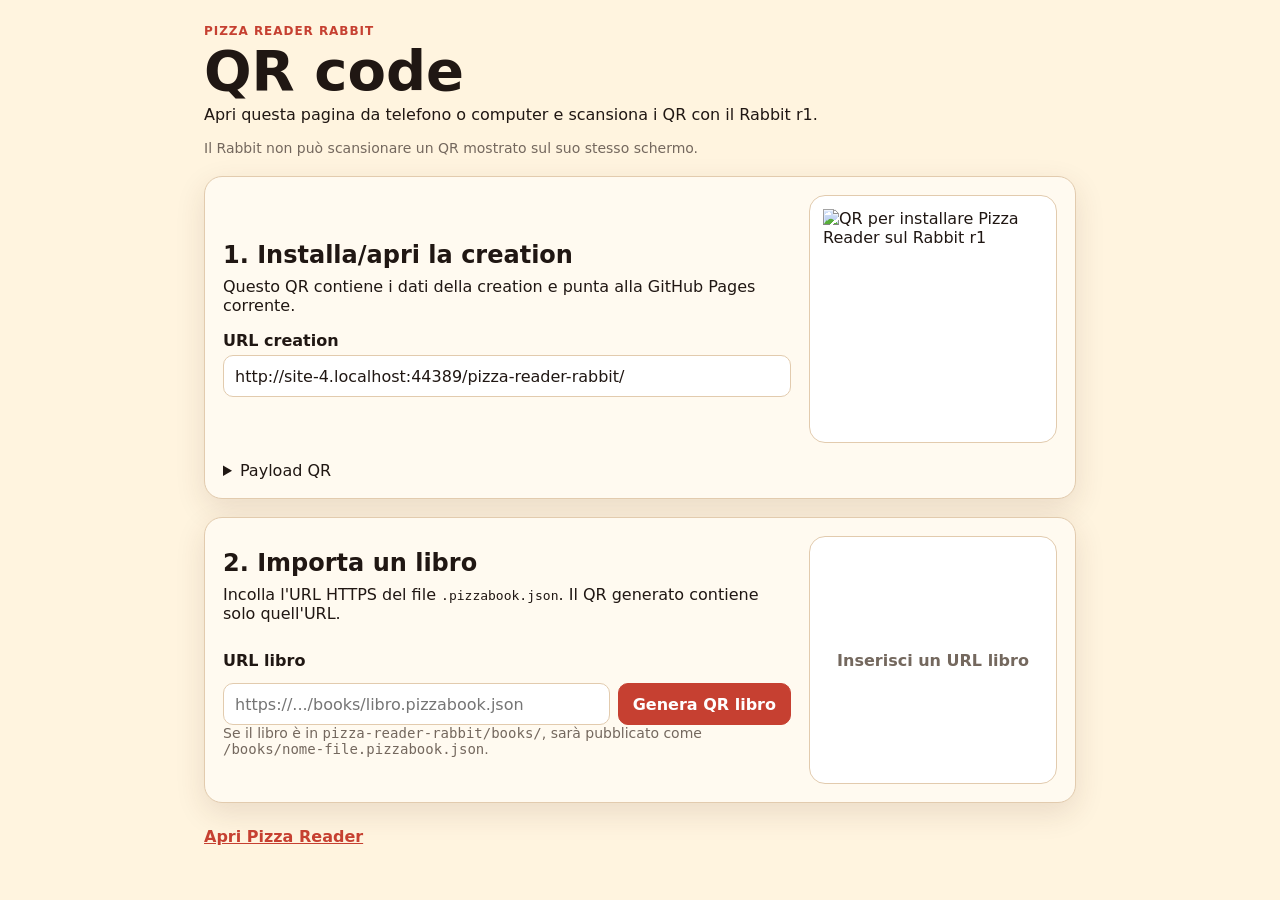
==== pizza-reader-rabbit/qr.html @ 2f851933 "Add GitHub Pages QR generator" ====
<!doctype html>
<html lang="it">
<head>
  <meta charset="utf-8">
  <meta name="viewport" content="width=device-width, initial-scale=1">
  <meta name="theme-color" content="#fff4df">
  <title>Pizza Reader · QR</title>
  <link rel="stylesheet" href="qr-page.css">
</head>
<body>
  <main class="page">
    <header class="hero">
      <p class="eyebrow">Pizza Reader Rabbit</p>
      <h1>QR code</h1>
      <p>Apri questa pagina da telefono o computer e scansiona i QR con il Rabbit r1.</p>
      <p class="note">Il Rabbit non può scansionare un QR mostrato sul suo stesso schermo.</p>
    </header>

    <section class="card">
      <div class="card-copy">
        <h2>1. Installa/apri la creation</h2>
        <p>Questo QR contiene i dati della creation e punta alla GitHub Pages corrente.</p>
        <label for="creationUrl">URL creation</label>
        <input id="creationUrl" type="url" readonly>
      </div>
      <div class="qr-wrap">
        <img id="creationQr" alt="QR per installare Pizza Reader sul Rabbit r1">
      </div>
      <details>
        <summary>Payload QR</summary>
        <pre id="creationPayload"></pre>
      </details>
    </section>

    <section class="card">
      <div class="card-copy">
        <h2>2. Importa un libro</h2>
        <p>Incolla l'URL HTTPS del file <code>.pizzabook.json</code>. Il QR generato contiene solo quell'URL.</p>
        <form id="bookForm" class="book-form">
          <label for="bookUrl">URL libro</label>
          <input id="bookUrl" type="url" placeholder="https://.../books/libro.pizzabook.json" required>
          <button type="submit">Genera QR libro</button>
        </form>
        <p class="hint">Se il libro è in <code>pizza-reader-rabbit/books/</code>, sarà pubblicato come <code>/books/nome-file.pizzabook.json</code>.</p>
      </div>
      <div class="qr-wrap empty" id="bookQrWrap">
        <img id="bookQr" alt="QR del libro Pizza Reader">
        <span id="bookQrPlaceholder">Inserisci un URL libro</span>
      </div>
    </section>

    <footer>
      <a href="./">Apri Pizza Reader</a>
    </footer>
  </main>

  <script src="qr-page.js"></script>
</body>
</html>
---- pizza-reader-rabbit/qr-page.css ----
:root {
  color-scheme: light;
  --paper: #fff4df;
  --panel: #fffaf0;
  --ink: #201713;
  --muted: #74685e;
  --line: #e2cbae;
  --tomato: #c64031;
  --shadow: rgba(80, 44, 24, .12);
}

* { box-sizing: border-box; }

body {
  margin: 0;
  background: var(--paper);
  color: var(--ink);
  font-family: system-ui, -apple-system, BlinkMacSystemFont, "Segoe UI", sans-serif;
}

.page {
  width: min(920px, 100%);
  margin: 0 auto;
  padding: 24px;
}

.hero {
  margin-bottom: 20px;
}

.eyebrow {
  margin: 0 0 6px;
  color: var(--tomato);
  font-weight: 800;
  text-transform: uppercase;
  letter-spacing: .08em;
  font-size: 12px;
}

h1, h2, p { margin-top: 0; }
h1 { margin-bottom: 8px; font-size: clamp(32px, 7vw, 56px); line-height: .95; }
h2 { margin-bottom: 8px; }

.note, .hint {
  color: var(--muted);
  font-size: 14px;
}

.card {
  display: grid;
  grid-template-columns: minmax(0, 1fr) auto;
  gap: 18px;
  align-items: center;
  margin: 18px 0;
  padding: 18px;
  background: var(--panel);
  border: 1px solid var(--line);
  border-radius: 18px;
  box-shadow: 0 10px 30px var(--shadow);
}

.card details {
  grid-column: 1 / -1;
}

label {
  display: block;
  margin: 12px 0 5px;
  font-weight: 800;
}

input {
  width: 100%;
  min-height: 42px;
  padding: 9px 11px;
  border: 1px solid var(--line);
  border-radius: 10px;
  background: white;
  color: var(--ink);
  font: inherit;
}

button {
  min-height: 42px;
  padding: 9px 14px;
  border: 1px solid var(--tomato);
  border-radius: 10px;
  background: var(--tomato);
  color: white;
  font: inherit;
  font-weight: 800;
  cursor: pointer;
}

.book-form {
  display: grid;
  grid-template-columns: minmax(0, 1fr) auto;
  gap: 8px;
  align-items: end;
}

.book-form label {
  grid-column: 1 / -1;
}

.qr-wrap {
  position: relative;
  display: grid;
  place-items: center;
  width: 248px;
  height: 248px;
  padding: 12px;
  background: white;
  border: 1px solid var(--line);
  border-radius: 16px;
}

.qr-wrap img {
  display: block;
  width: 220px;
  height: 220px;
  image-rendering: pixelated;
}

.qr-wrap.empty img { display: none; }
.qr-wrap.empty span { color: var(--muted); text-align: center; font-weight: 700; }
.qr-wrap:not(.empty) span { display: none; }

pre {
  overflow: auto;
  padding: 12px;
  background: #201713;
  color: #fff4df;
  border-radius: 12px;
  font-size: 13px;
}

footer {
  margin: 24px 0 8px;
}

a { color: var(--tomato); font-weight: 800; }

@media (max-width: 700px) {
  .page { padding: 16px; }
  .card { grid-template-columns: 1fr; }
  .qr-wrap { width: min(100%, 248px); justify-self: center; }
  .book-form { grid-template-columns: 1fr; }
}
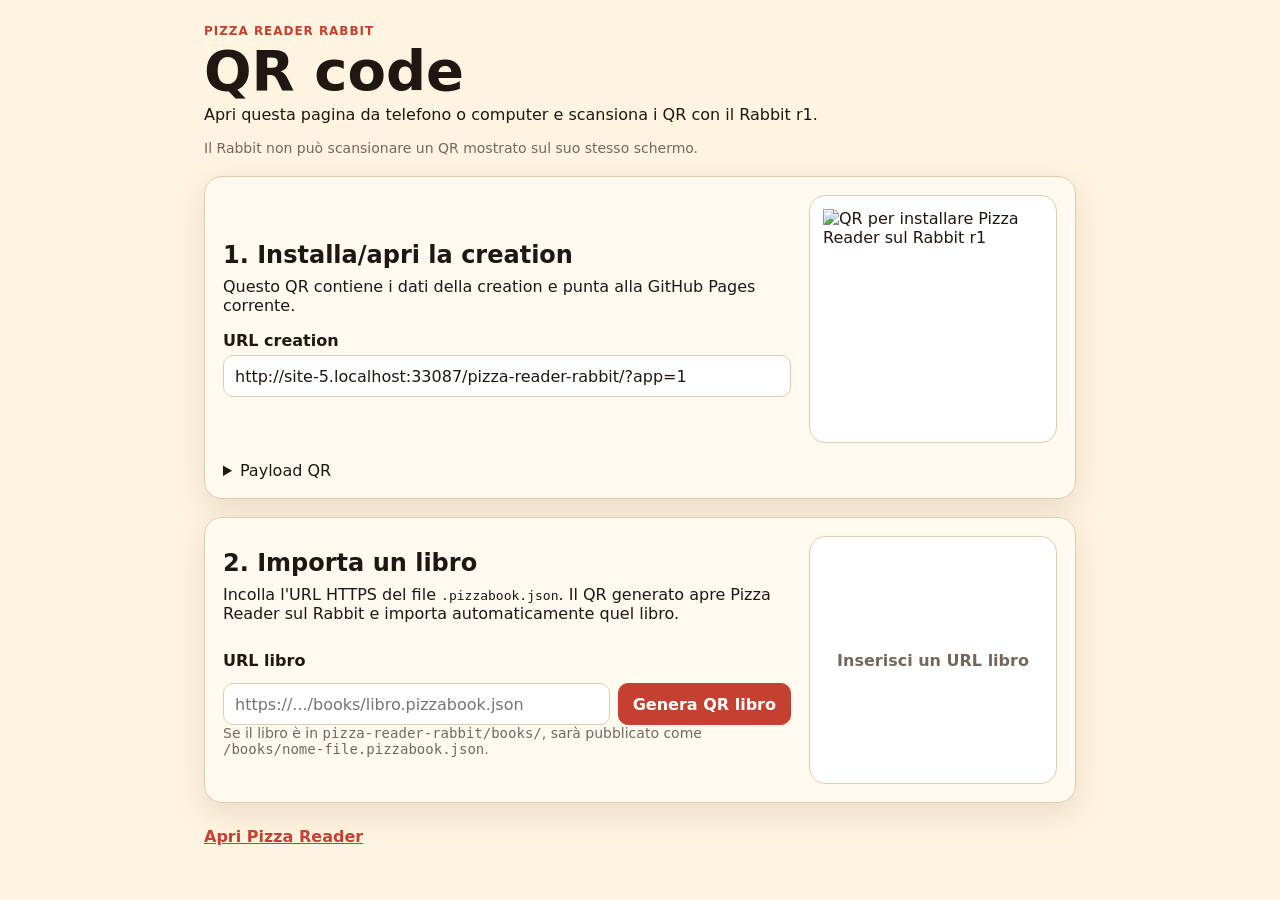
==== commit 453824a1: "Import books via launch QR instead of camera" ====
--- a/pizza-reader-rabbit/qr.html
+++ b/pizza-reader-rabbit/qr.html
@@ -35,7 +35,7 @@
     <section class="card">
       <div class="card-copy">
         <h2>2. Importa un libro</h2>
-        <p>Incolla l'URL HTTPS del file <code>.pizzabook.json</code>. Il QR generato contiene solo quell'URL.</p>
+        <p>Incolla l'URL HTTPS del file <code>.pizzabook.json</code>. Il QR generato apre Pizza Reader sul Rabbit e importa automaticamente quel libro.</p>
         <form id="bookForm" class="book-form">
           <label for="bookUrl">URL libro</label>
           <input id="bookUrl" type="url" placeholder="https://.../books/libro.pizzabook.json" required>
